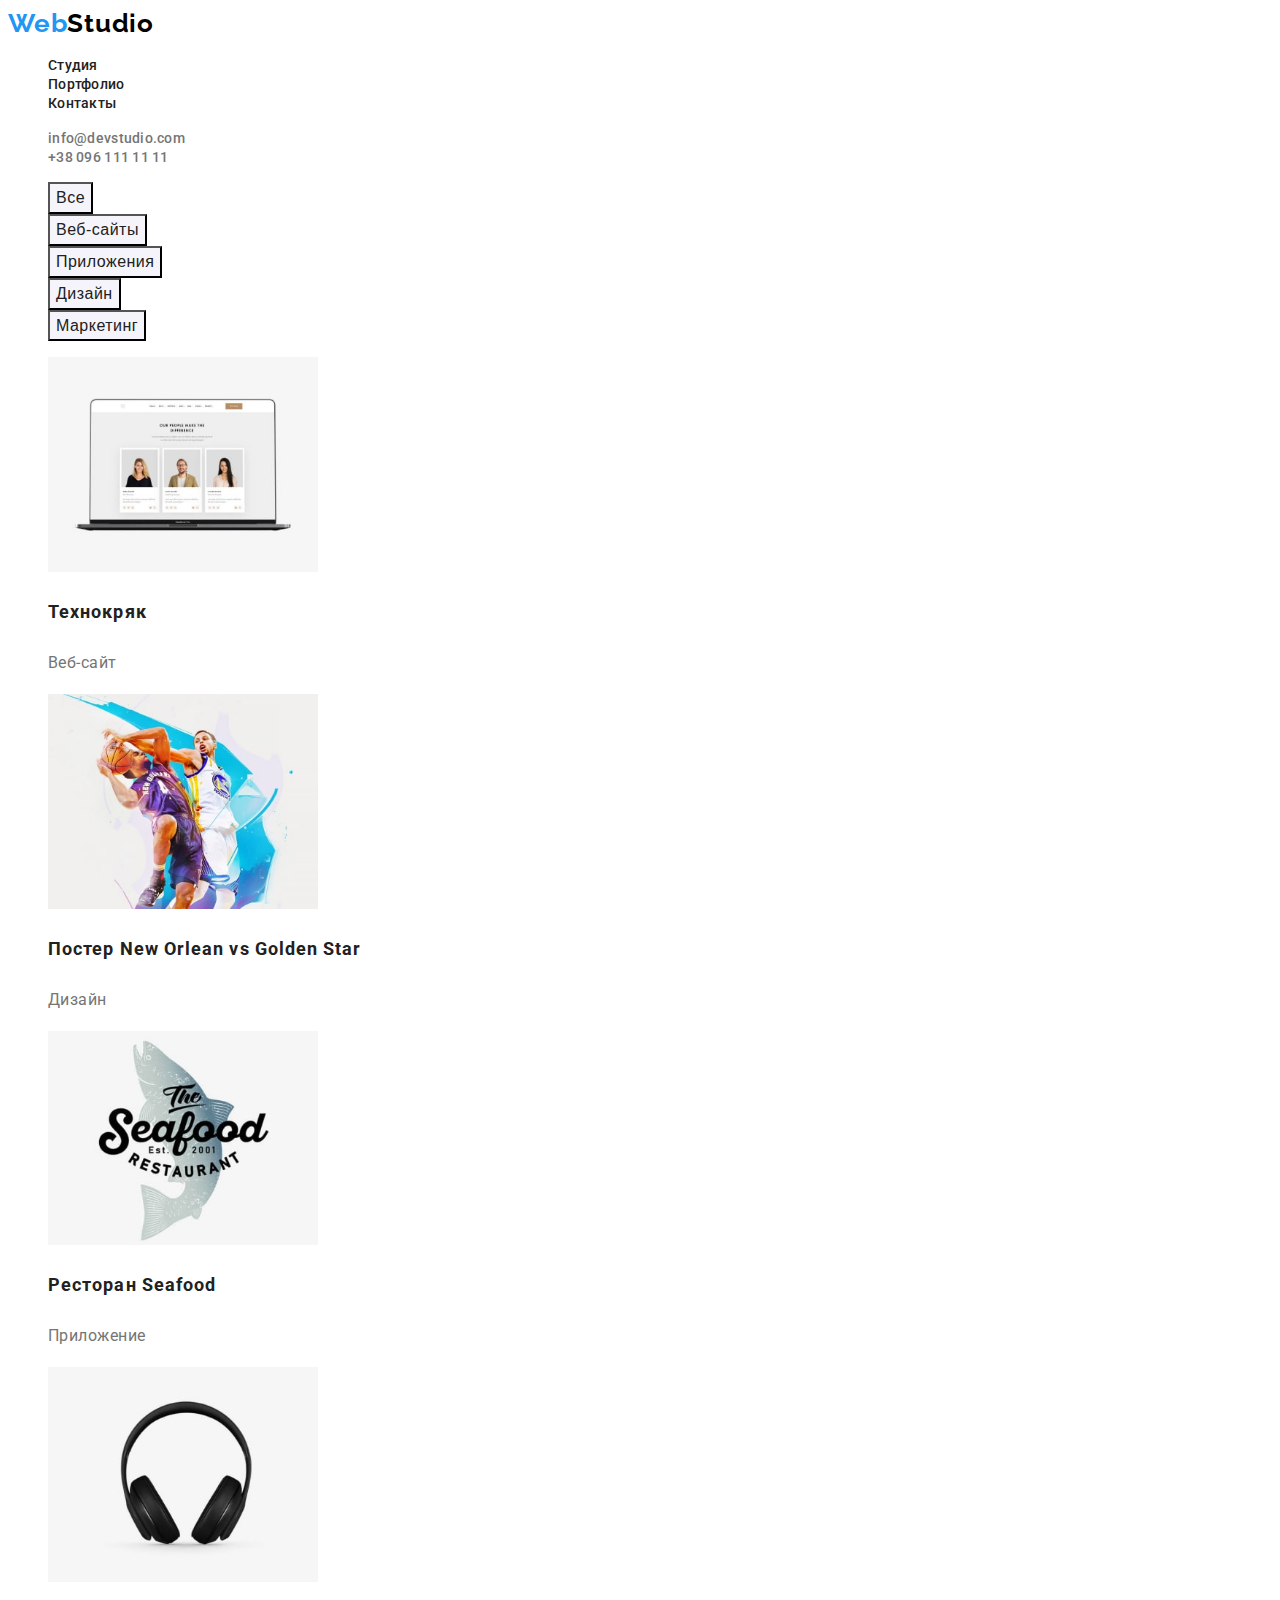
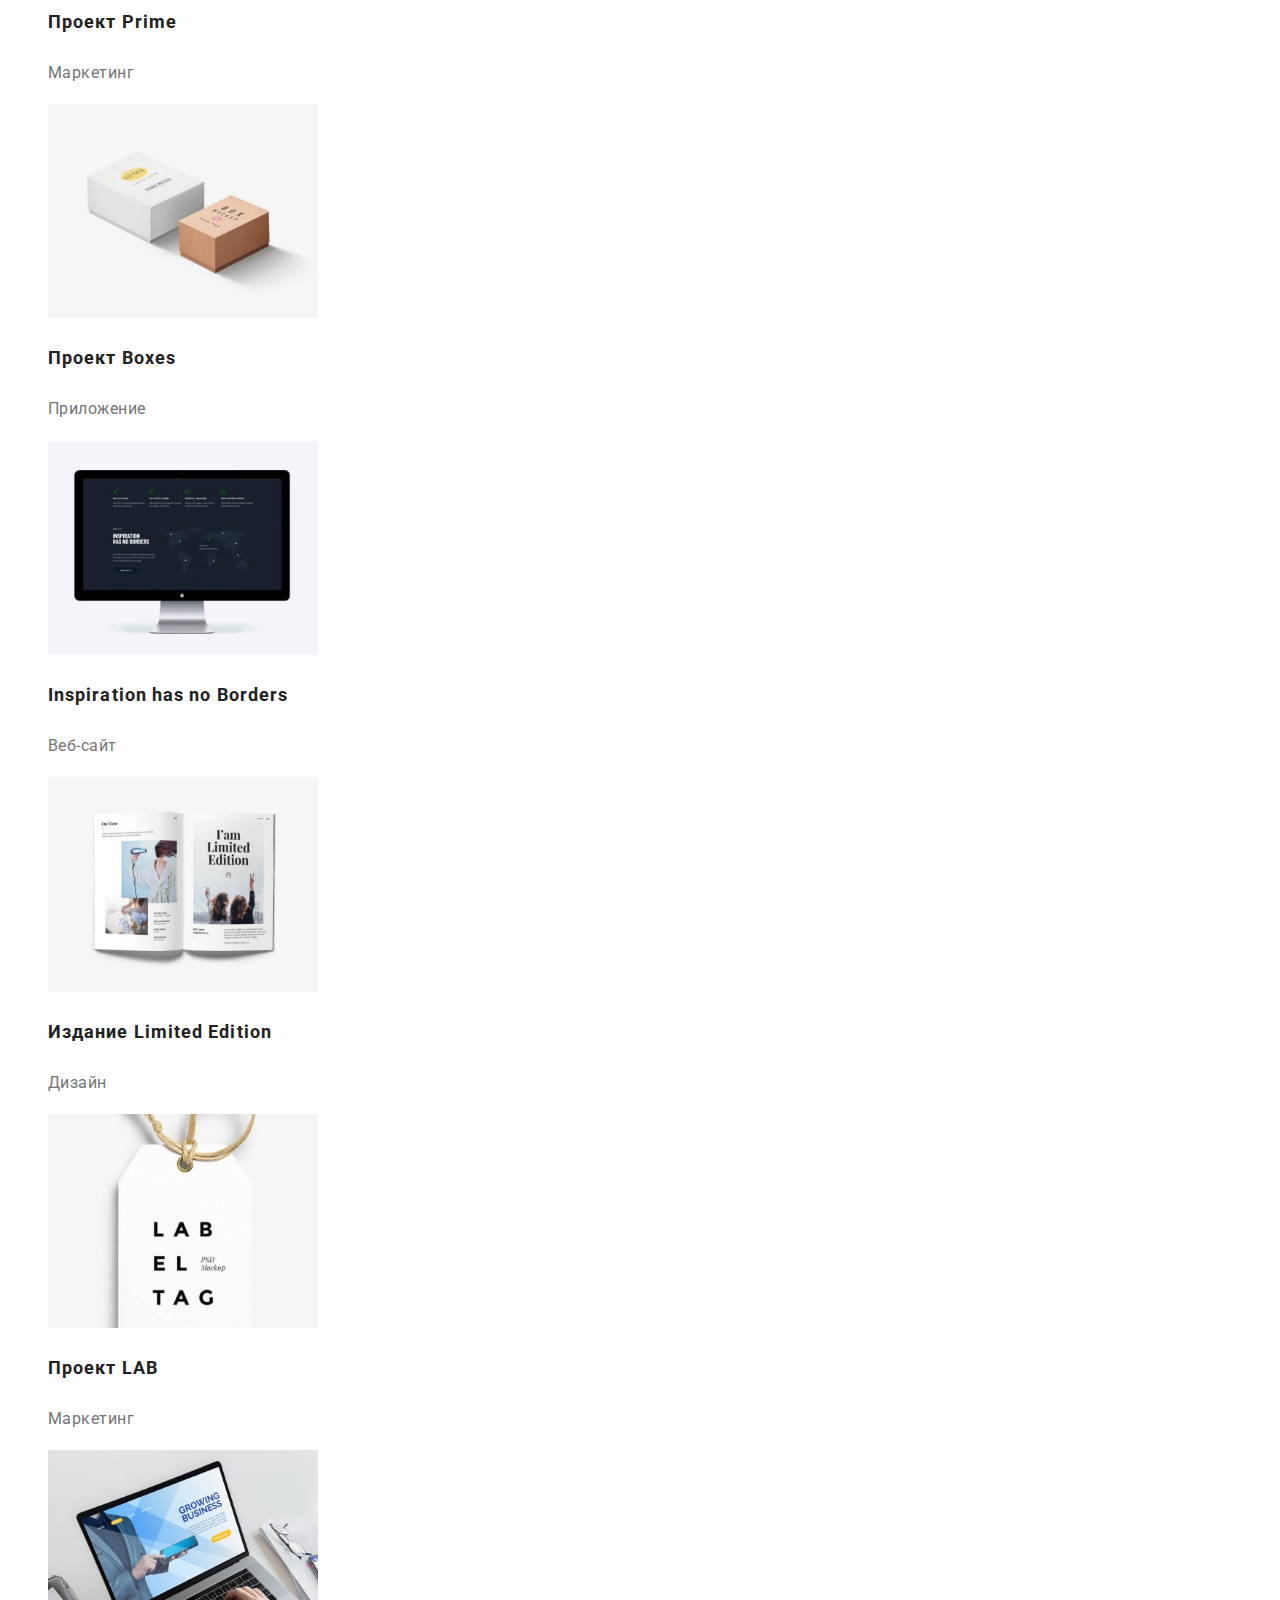
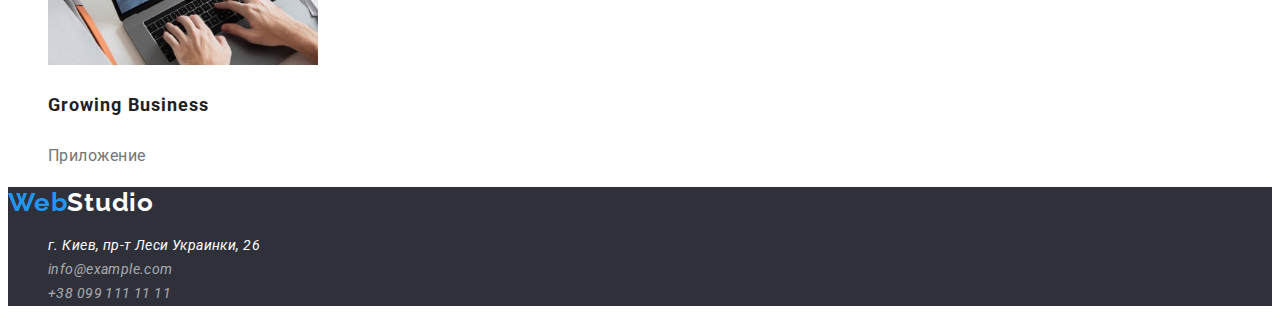
==== portfolio.html @ 33822c3e "Lesson3" ====
<!DOCTYPE html>
<html lang="en">
  <head>
    <meta charset="UTF-8" />
    <meta http-equiv="X-UA-Compatible" content="IE=edge" />
    <meta name="viewport" content="width=device-width, initial-scale=1.0" />
    <title>Портфолио</title>
    <!--For invisible titles-->
    <link rel="preconnect" href="https://fonts.googleapis.com" />
    <link rel="preconnect" href="https://fonts.gstatic.com" crossorigin />
    <!--Connect the fonts -->
    <link
      href="https://fonts.googleapis.com/css2?family=Roboto:wght@400;500;700;900&display=swap"
      rel="stylesheet"
    />
    <link rel="preconnect" href="https://fonts.googleapis.com" />
    <link rel="preconnect" href="https://fonts.gstatic.com" crossorigin />
    <link
      href="https://fonts.googleapis.com/css2?family=Raleway:wght@700&display=swap"
      rel="stylesheet"
    />
    <!-- Removes default browser settings.-->
    <link
      rel="stylesheet"
      href="https://cdnjs.cloudflare.com/ajax/libs/modern-normalize/1.1.0/modern-normalize.min.css"
      integrity="sha512-wpPYUAdjBVSE4KJnH1VR1HeZfpl1ub8YT/NKx4PuQ5NmX2tKuGu6U/JRp5y+Y8XG2tV+wKQpNHVUX03MfMFn9Q=="
      crossorigin="anonymous"
      referrerpolicy="no-referrer"
    />
    <link rel="stylesheet" href="./css/styles.css" />
  </head>
  <body>
    <header class="header">
      <a
        href="https://i.imgur.com/JCCB1OW.png"
        lang="en"
        class="header-link-log link"
        ><span>Web</span>Studio</a
      >
      <nav class="header-nav">
        <ul class="header-list list">
          <li class="header-item">
            <a
              href=""
              target="_blank"
              rel="noopener noreferrer nofollow"
              class="header-link link"
            >
              Студия
            </a>
          </li>
          <li class="header-item">
            <a
              href="./portfolio.html"
              target="_blank"
              rel="noopener noreferrer nofollow"
              class="header-link link"
            >
              Портфолио
            </a>
          </li>
          <li class="header-item">
            <a
              href=""
              target="_blank"
              rel="noopener noreferrer nofollow"
              class="header-link link"
            >
              Контакты
            </a>
          </li>
        </ul>
      </nav>
      <ul class="heade-list list">
        <li class="header-item">
          <a
            href="mailto:info@devstudio.com"
            class="header-link-communication link"
          >
            info@devstudio.com
          </a>
        </li>
        <li class="header-item">
          <a href="tel:+380961111111" class="header-link-communication link"
            >+38 096 111 11 11</a
          >
        </li>
      </ul>
    </header>
    <main>
      <section class="filter">
        <h2 class="visually-hidden">Меню работ</h2>
        <ul class="filter-list list">
          <li class="filter-item">
            <button type="button" class="filter-btn">Все</button>
          </li>
          <li class="filter-item">
            <button type="button" class="filter-btn">Веб-сайты</button>
          </li>
          <li class="filter-item">
            <button type="button" class="filter-btn">Приложения</button>
          </li>
          <li class="filter-item">
            <button type="button" class="filter-btn">Дизайн</button>
          </li>
          <li class="filter-item">
            <button type="button" class="filter-btn">Маркетинг</button>
          </li>
        </ul>

        <ul class="product-list list">
          <li class="product-item">
            <img
              src="./images/imgP1-min.jpg"
              alt="фотография веб-сайта"
              width="270"
              class="product-img"
            />
            <h3 class="product-name">Технокряк</h3>
            <p class="product-specialization">Веб-сайт</p>
          </li>
          <li class="product-item">
            <img
              src="./images/imgP2-min.jpg"
              alt="фотография дизайна"
              width="270"
              class="product-img"
            />
            <h3 class="product-name">Постер New Orlean vs Golden Star</h3>
            <p class="product-specialization">Дизайн</p>
          </li>
          <li class="product-item">
            <img
              src="./images/imgP3-min.jpg"
              alt="фотография Приложения"
              width="270"
              class="product-img"
            />
            <h3 class="product-name">Ресторан Seafood</h3>
            <p class="product-specialization">Приложение</p>
          </li>
          <li class="product-item">
            <img
              src="./images/imgP4-min.jpg"
              alt="фотография маркетинга"
              width="270"
              class="product-img"
            />
            <h3 class="product-name">Проект Prime</h3>
            <p class="product-specialization">Маркетинг</p>
          </li>
          <li class="product-item">
            <img
              src="./images/imgP5-min.jpg"
              alt="фотография приложения 2"
              width="270"
              class="product-img"
            />
            <h3 class="product-name">Проект Boxes</h3>
            <p class="product-specialization">Приложение</p>
          </li>
          <li class="product-item">
            <img
              src="./images/imgP6-min.jpg"
              alt="фотография веб-сайта 2"
              width="270"
              class="product-img"
            />
            <h3 class="product-name">Inspiration has no Borders</h3>
            <p class="product-specialization">Веб-сайт</p>
          </li>
          <li class="product-item">
            <img
              src="./images/imgP7-min.jpg"
              alt="фотография дизайна 2"
              width="270"
              class="product-img"
            />
            <h3 class="product-name">Издание Limited Edition</h3>
            <p class="product-specialization">Дизайн</p>
          </li>
          <li class="product-item">
            <img
              src="./images/imgP8-min.jpg"
              alt="фотография маркетинга 2"
              width="270"
              class="product-img"
            />
            <h3 class="product-name">Проект LAB</h3>
            <p class="product-specialization">Маркетинг</p>
          </li>
          <li class="product-item">
            <img
              src="./images/imgP9-min.jpg"
              alt="фотография приложения 2"
              width="270"
              class="product-img"
            />
            <h3 class="product-name">Growing Business</h3>
            <p class="product-specialization">Приложение</p>
          </li>
        </ul>
      </section>
    </main>
    <footer class="footer">
      <a
        href="https://i.imgur.com/JCCB1OW.png"
        lang="en"
        class="footer-log link"
        ><span>Web</span>Studio</a
      >
      <address class="footer-address">
        <ul class="footer-list list">
          <li class="footer-item">
            <a
              href="https://goo.gl/maps/Vcjv57qDKh7D1HHGA"
              class="footer-link-address link"
              >г. Киев, пр-т Леси Украинки, 26</a
            >
          </li>
          <li class="footer-item">
            <a href="mailto:info@example.com" class="footer-link link">
              info@example.com</a
            >
          </li>
          <li class="footer-item">
            <a href="tel:+380991111111" class="footer-link link"
              >+38 099 111 11 11</a
            >
          </li>
        </ul>
      </address>
    </footer>
  </body>
</html>
---- css/styles.css ----
/*Definition of variables*/
:root {
  --main-text-color: #212121;
  --second-text-color: #757575;
  --main-btn-color: #ffffff;
  --second-btn-color: #2196f3;
  --accent-color: #2196f3;
}
body {
  font-family: "Roboto", sans-serif;
}
.list {
  list-style: none;
}

.link {
  text-decoration: none;
}

.visually-hidden {
  position: absolute;
  white-space: nowrap;
  width: 1px;
  height: 1px;
  overflow: hidden;
  border: 0;
  padding: 0;
  clip: rect(0 0 0 0);
  clip-path: inset(50%);
  margin: -1px;
}
.address {
}
/* --------------HEADER ------------*/
.header-link-log {
  font-family: "Raleway", sans-serif;
  font-weight: 700;
  font-size: 26px;
  line-height: 1.19;
  letter-spacing: 0.03em;
  color: #000000;
}
.header-link-log span {
  color: #2196f3;
}
/*.header-link-log:hover,
.header-link-log:focus {
  background-color: #f8f5f5;
}*/
.header-link {
  font-weight: 500;
  font-size: 14px;
  line-height: 1.14;
  letter-spacing: 0.02em;
  color: var(--main-text-color);
}
.header-link:hover,
.header-link:focus {
  color: var(--accent-color);
}
.header-link-communication {
  font-weight: 500;
  font-size: 14px;
  line-height: 1.14;
  letter-spacing: 0.02em;
  color: var(--second-text-color);
}
.header-link-communication:hover,
.header-link-communication:focus {
  color: var(--accent-color);
}
/* --------------SLOGAN ------------*/
.slogan {
  background-color: #2f303a;
}
.slogan-text {
  font-weight: 900;
  font-size: 44px;
  line-height: 1.36;
  text-align: center;
  letter-spacing: 0.06em;
  text-transform: uppercase;
  color: #ffffff;
}
.slogan-btn {
  background: var(--second-btn-color);
  font-weight: 700;
  font-size: 16px;
  line-height: 1.88;
  letter-spacing: 0.06em;
  color: var(--main-btn-color);
}
.slogan-btn:hover {
  /*background: #b808fa;*/
  opacity: 0.9;
  cursor: pointer;
}
/* --------------FEATURES ------------*/

.features-title {
  font-weight: 700;
  font-size: 14px;
  line-height: 1.14;
  letter-spacing: 0.03em;
  text-transform: uppercase;
  color: var(--main-text-color);
}
.features-text {
  font-weight: 400;
  font-size: 14px;
  line-height: 1.71;
  letter-spacing: 0.03em;
  color: var(--second-text-color);
}
.promo-title {
  font-weight: 700;
  font-size: 36px;
  line-height: 1.7;
  text-align: center;
  letter-spacing: 0.03em;
  color: var(--main-text-color);
}
/* --------------INFO ------------*/
.info-title {
  font-weight: 700;
  font-size: 36px;
  line-height: 1.7;
  text-align: center;
  letter-spacing: 0.03em;
  color: var(--main-text-color);
}
.info-name {
  font-weight: 500;
  font-size: 16px;
  line-height: 1.19;
  letter-spacing: 0.03em;
  color: var(--main-text-color);
}

.info-profession {
  font-weight: 400;
  font-size: 16px;
  line-height: 1.19;
  letter-spacing: 0.03em;
  color: var(--second-text-color);
}
/* --------------FOUTER ------------*/

.footer {
  background: #2f303a;
}
.footer-log {
  font-family: "Raleway", sans-serif;
  font-weight: 700;
  font-size: 26px;
  line-height: 1.19;
  letter-spacing: 0.03em;
  color: #ffffff;
}

.footer-log span {
  color: #2196f3;
}

.footer-link-address {
  /*font-style: normal;*/
  font-weight: 400;
  font-size: 14px;
  line-height: 1.71;
  letter-spacing: 0.03em;
  color: #ffffff;
}
.footer-link {
  /*font-style: normal;*/
  font-weight: 400;
  font-size: 14px;
  line-height: 1.71;
  letter-spacing: 0.03em;
  color: rgba(255, 255, 255, 0.6);
}

.footer-link-address:hover,
.footer-link-address:focus {
  color: var(--accent-color);
  /*background-color: #6e6b6b;*/
}
.footer-link:hover,
.footer-link:focus {
  color: var(--accent-color);
  /*background-color: #6e6b6b;*/
}
/* --------------PAGE-PORTFOLIO ------------*/

/* --------------FILTER ------------*/

.filter-btn {
  background: #f5f4fa;
  font-weight: 500;
  font-size: 16px;
  line-height: 1.62;
  letter-spacing: 0.03em;
  color: var(--main-text-color);
  cursor: pointer;
}
.filter-btn:hover {
  background: var(--second-btn-color);
  color: #ffffff;
}

/* --------------PRODUCT ------------*/
.product-name {
  font-weight: 700;
  font-size: 18px;
  line-height: 2;
  letter-spacing: 0.06em;
  color: var(--main-text-color);
}
.product-specialization {
  font-weight: 400;
  font-size: 16px;
  line-height: 1.88;
  letter-spacing: 0.03em;
  color: var(--second-text-color);
}
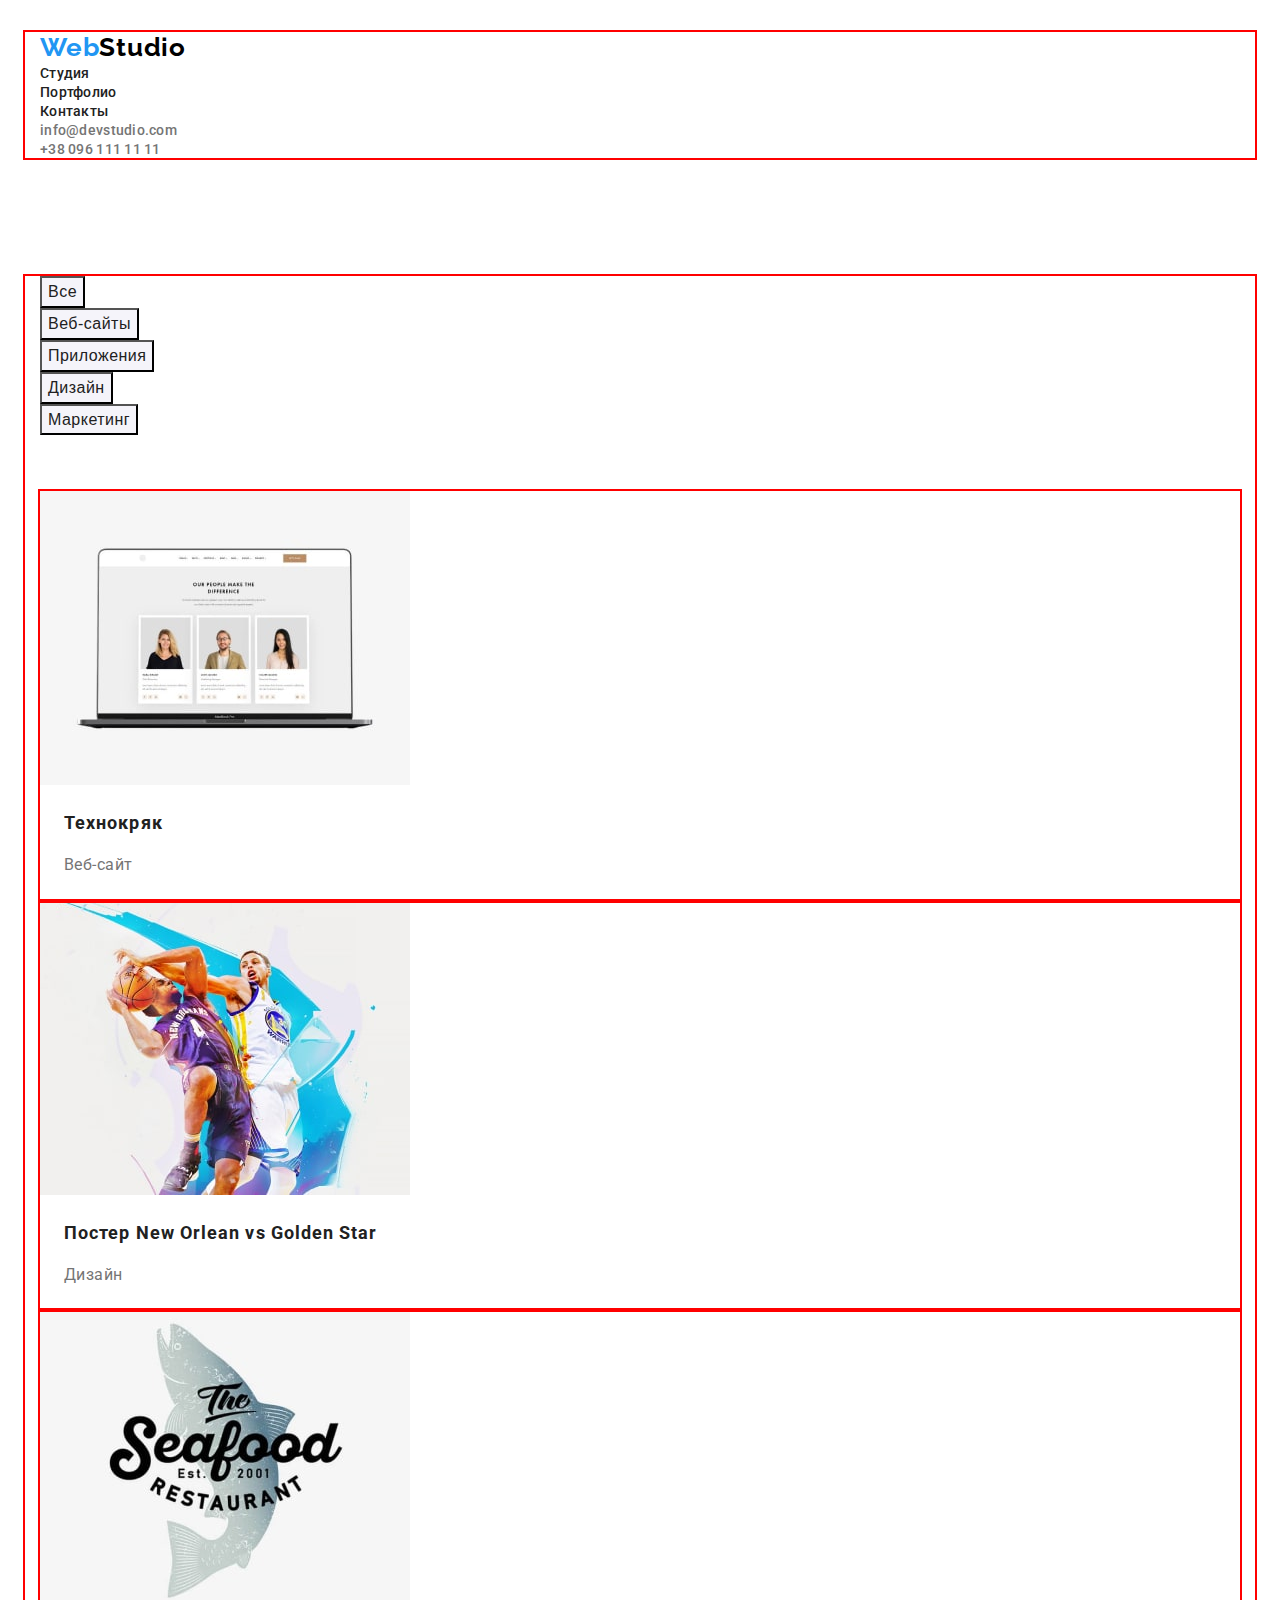
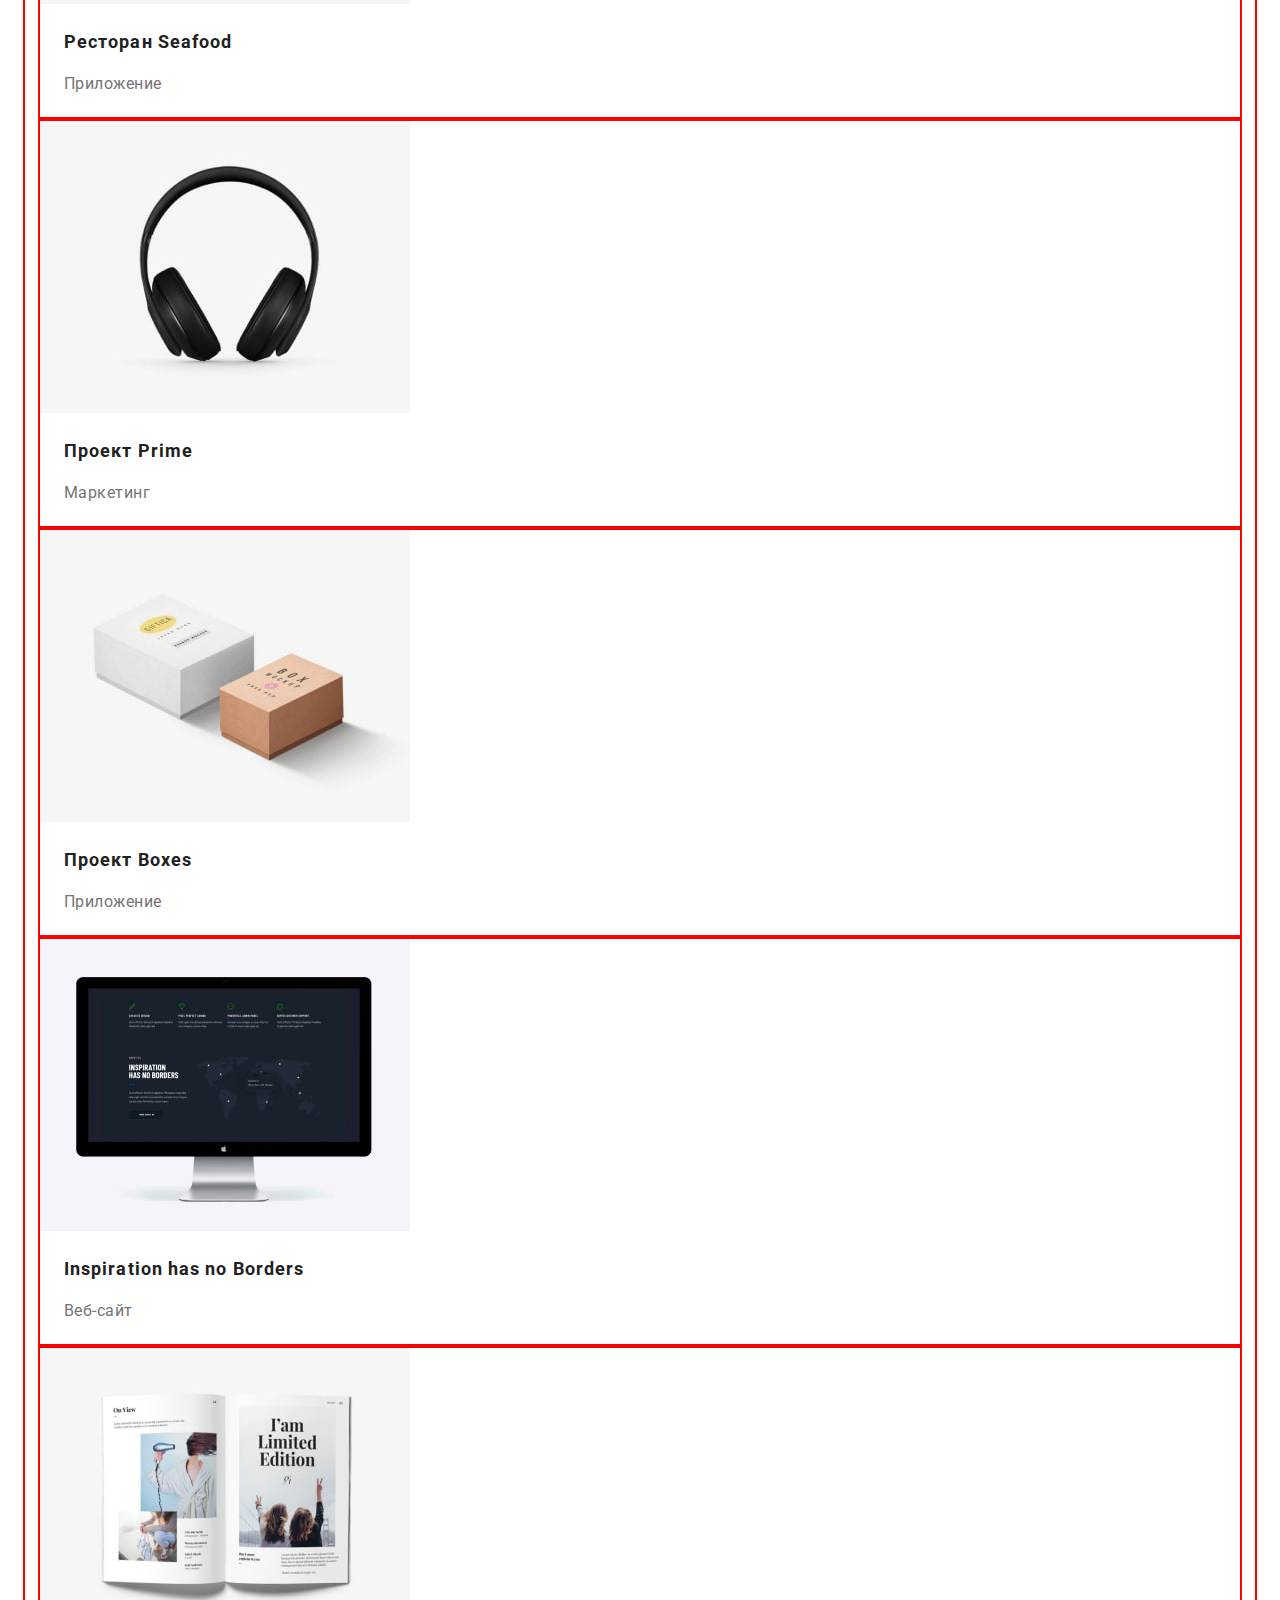
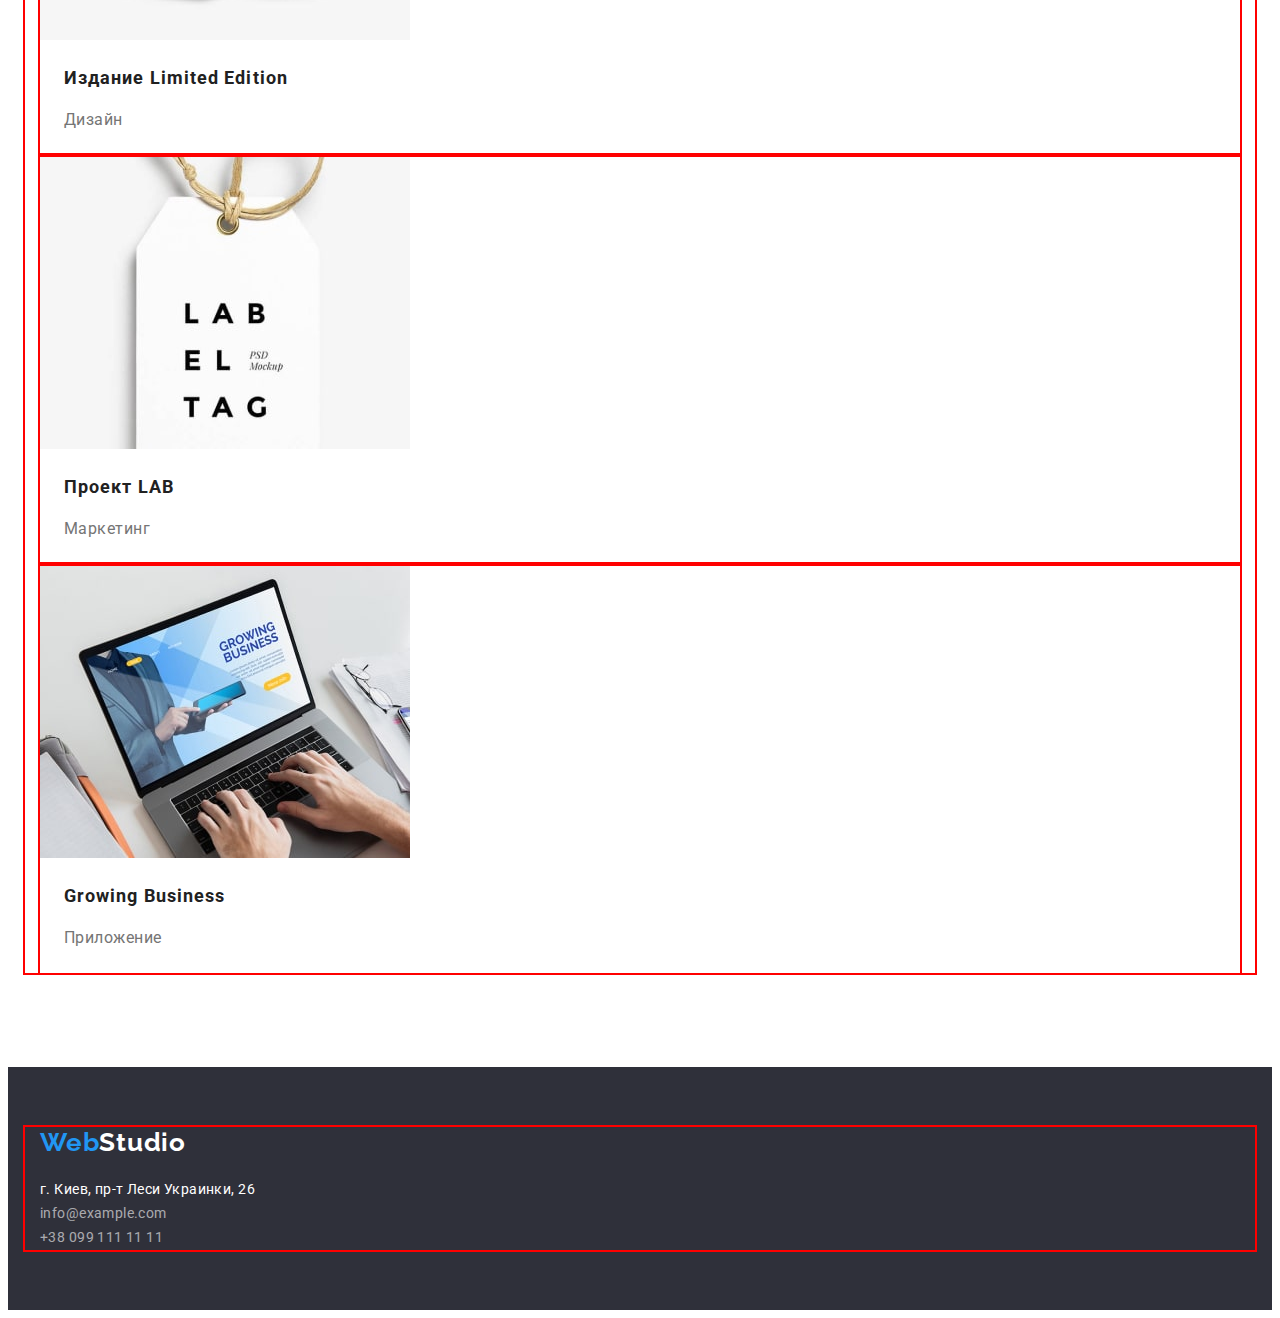
==== commit 5c7ab3a1: "margin and padding" ====
--- a/portfolio.html
+++ b/portfolio.html
@@ -31,205 +31,210 @@
   </head>
   <body>
     <header class="header">
-      <a
-        href="https://i.imgur.com/JCCB1OW.png"
-        lang="en"
-        class="header-link-log link"
-        ><span>Web</span>Studio</a
-      >
-      <nav class="header-nav">
-        <ul class="header-list list">
+      <div class="container">
+        <a
+          href="https://i.imgur.com/JCCB1OW.png"
+          lang="en"
+          class="header-link-log link"
+          ><span>Web</span>Studio</a
+        >
+        <nav class="header-nav">
+          <ul class="header-list list">
+            <li class="header-item">
+              <a
+                href=""
+                rel="noopener noreferrer nofollow"
+                class="header-link link"
+              >
+                Студия
+              </a>
+            </li>
+            <li class="header-item">
+              <a
+                href="./portfolio.html"
+                rel="noopener noreferrer nofollow"
+                class="header-link link"
+              >
+                Портфолио
+              </a>
+            </li>
+            <li class="header-item">
+              <a
+                href=""
+                rel="noopener noreferrer nofollow"
+                class="header-link link"
+              >
+                Контакты
+              </a>
+            </li>
+          </ul>
+        </nav>
+        <ul class="heade-list list">
           <li class="header-item">
             <a
-              href=""
-              target="_blank"
-              rel="noopener noreferrer nofollow"
-              class="header-link link"
+              href="mailto:info@devstudio.com"
+              class="header-link-communication link"
             >
-              Студия
+              info@devstudio.com
             </a>
           </li>
           <li class="header-item">
-            <a
-              href="./portfolio.html"
-              target="_blank"
-              rel="noopener noreferrer nofollow"
-              class="header-link link"
+            <a href="tel:+380961111111" class="header-link-communication link"
+              >+38 096 111 11 11</a
             >
-              Портфолио
-            </a>
-          </li>
-          <li class="header-item">
-            <a
-              href=""
-              target="_blank"
-              rel="noopener noreferrer nofollow"
-              class="header-link link"
-            >
-              Контакты
-            </a>
           </li>
         </ul>
-      </nav>
-      <ul class="heade-list list">
-        <li class="header-item">
-          <a
-            href="mailto:info@devstudio.com"
-            class="header-link-communication link"
-          >
-            info@devstudio.com
-          </a>
-        </li>
-        <li class="header-item">
-          <a href="tel:+380961111111" class="header-link-communication link"
-            >+38 096 111 11 11</a
-          >
-        </li>
-      </ul>
+      </div>
     </header>
     <main>
       <section class="filter">
-        <h2 class="visually-hidden">Меню работ</h2>
-        <ul class="filter-list list">
-          <li class="filter-item">
-            <button type="button" class="filter-btn">Все</button>
-          </li>
-          <li class="filter-item">
-            <button type="button" class="filter-btn">Веб-сайты</button>
-          </li>
-          <li class="filter-item">
-            <button type="button" class="filter-btn">Приложения</button>
-          </li>
-          <li class="filter-item">
-            <button type="button" class="filter-btn">Дизайн</button>
-          </li>
-          <li class="filter-item">
-            <button type="button" class="filter-btn">Маркетинг</button>
-          </li>
-        </ul>
+        <div class="container">
+          <h2 class="visually-hidden">Меню работ</h2>
+          <ul class="filter-list list">
+            <li class="filter-item">
+              <button type="button" class="filter-btn">Все</button>
+            </li>
+            <li class="filter-item">
+              <button type="button" class="filter-btn">Веб-сайты</button>
+            </li>
+            <li class="filter-item">
+              <button type="button" class="filter-btn">Приложения</button>
+            </li>
+            <li class="filter-item">
+              <button type="button" class="filter-btn">Дизайн</button>
+            </li>
+            <li class="filter-item">
+              <button type="button" class="filter-btn">Маркетинг</button>
+            </li>
+          </ul>
 
-        <ul class="product-list list">
-          <li class="product-item">
-            <img
-              src="./images/imgP1-min.jpg"
-              alt="фотография веб-сайта"
-              width="270"
-              class="product-img"
-            />
-            <h3 class="product-name">Технокряк</h3>
-            <p class="product-specialization">Веб-сайт</p>
-          </li>
-          <li class="product-item">
-            <img
-              src="./images/imgP2-min.jpg"
-              alt="фотография дизайна"
-              width="270"
-              class="product-img"
-            />
-            <h3 class="product-name">Постер New Orlean vs Golden Star</h3>
-            <p class="product-specialization">Дизайн</p>
-          </li>
-          <li class="product-item">
-            <img
-              src="./images/imgP3-min.jpg"
-              alt="фотография Приложения"
-              width="270"
-              class="product-img"
-            />
-            <h3 class="product-name">Ресторан Seafood</h3>
-            <p class="product-specialization">Приложение</p>
-          </li>
-          <li class="product-item">
-            <img
-              src="./images/imgP4-min.jpg"
-              alt="фотография маркетинга"
-              width="270"
-              class="product-img"
-            />
-            <h3 class="product-name">Проект Prime</h3>
-            <p class="product-specialization">Маркетинг</p>
-          </li>
-          <li class="product-item">
-            <img
-              src="./images/imgP5-min.jpg"
-              alt="фотография приложения 2"
-              width="270"
-              class="product-img"
-            />
-            <h3 class="product-name">Проект Boxes</h3>
-            <p class="product-specialization">Приложение</p>
-          </li>
-          <li class="product-item">
-            <img
-              src="./images/imgP6-min.jpg"
-              alt="фотография веб-сайта 2"
-              width="270"
-              class="product-img"
-            />
-            <h3 class="product-name">Inspiration has no Borders</h3>
-            <p class="product-specialization">Веб-сайт</p>
-          </li>
-          <li class="product-item">
-            <img
-              src="./images/imgP7-min.jpg"
-              alt="фотография дизайна 2"
-              width="270"
-              class="product-img"
-            />
-            <h3 class="product-name">Издание Limited Edition</h3>
-            <p class="product-specialization">Дизайн</p>
-          </li>
-          <li class="product-item">
-            <img
-              src="./images/imgP8-min.jpg"
-              alt="фотография маркетинга 2"
-              width="270"
-              class="product-img"
-            />
-            <h3 class="product-name">Проект LAB</h3>
-            <p class="product-specialization">Маркетинг</p>
-          </li>
-          <li class="product-item">
-            <img
-              src="./images/imgP9-min.jpg"
-              alt="фотография приложения 2"
-              width="270"
-              class="product-img"
-            />
-            <h3 class="product-name">Growing Business</h3>
-            <p class="product-specialization">Приложение</p>
-          </li>
-        </ul>
+          <ul class="product-list list">
+            <li class="product-item">
+              <img
+                src="./images/imgP1-min.jpg"
+                alt="фотография веб-сайта"
+                width="370"
+                class="product-img"
+              />
+              <h3 class="product-name">Технокряк</h3>
+              <p class="product-specialization">Веб-сайт</p>
+            </li>
+            <li class="product-item">
+              <img
+                src="./images/imgP2-min.jpg"
+                alt="фотография дизайна"
+                width="370"
+                class="product-img"
+              />
+              <h3 class="product-name">Постер New Orlean vs Golden Star</h3>
+              <p class="product-specialization">Дизайн</p>
+            </li>
+            <li class="product-item">
+              <img
+                src="./images/imgP3-min.jpg"
+                alt="фотография Приложения"
+                width="370"
+                class="product-img"
+              />
+              <h3 class="product-name">Ресторан Seafood</h3>
+              <p class="product-specialization">Приложение</p>
+            </li>
+            <li class="product-item">
+              <img
+                src="./images/imgP4-min.jpg"
+                alt="фотография маркетинга"
+                width="370"
+                class="product-img"
+              />
+              <h3 class="product-name">Проект Prime</h3>
+              <p class="product-specialization">Маркетинг</p>
+            </li>
+            <li class="product-item">
+              <img
+                src="./images/imgP5-min.jpg"
+                alt="фотография приложения 2"
+                width="370"
+                class="product-img"
+              />
+              <h3 class="product-name">Проект Boxes</h3>
+              <p class="product-specialization">Приложение</p>
+            </li>
+            <li class="product-item">
+              <img
+                src="./images/imgP6-min.jpg"
+                alt="фотография веб-сайта 2"
+                width="370"
+                class="product-img"
+              />
+              <h3 class="product-name">Inspiration has no Borders</h3>
+              <p class="product-specialization">Веб-сайт</p>
+            </li>
+            <li class="product-item">
+              <img
+                src="./images/imgP7-min.jpg"
+                alt="фотография дизайна 2"
+                width="370"
+                class="product-img"
+              />
+              <h3 class="product-name">Издание Limited Edition</h3>
+              <p class="product-specialization">Дизайн</p>
+            </li>
+            <li class="product-item">
+              <img
+                src="./images/imgP8-min.jpg"
+                alt="фотография маркетинга 2"
+                width="370"
+                class="product-img"
+              />
+              <h3 class="product-name">Проект LAB</h3>
+              <p class="product-specialization">Маркетинг</p>
+            </li>
+            <li class="product-item">
+              <img
+                src="./images/imgP9-min.jpg"
+                alt="фотография приложения 2"
+                width="370"
+                class="product-img"
+              />
+              <h3 class="product-name">Growing Business</h3>
+              <p class="product-specialization">Приложение</p>
+            </li>
+          </ul>
+        </div>
       </section>
     </main>
     <footer class="footer">
-      <a
-        href="https://i.imgur.com/JCCB1OW.png"
-        lang="en"
-        class="footer-log link"
-        ><span>Web</span>Studio</a
-      >
-      <address class="footer-address">
-        <ul class="footer-list list">
-          <li class="footer-item">
-            <a
-              href="https://goo.gl/maps/Vcjv57qDKh7D1HHGA"
-              class="footer-link-address link"
-              >г. Киев, пр-т Леси Украинки, 26</a
-            >
-          </li>
-          <li class="footer-item">
-            <a href="mailto:info@example.com" class="footer-link link">
-              info@example.com</a
-            >
-          </li>
-          <li class="footer-item">
-            <a href="tel:+380991111111" class="footer-link link"
-              >+38 099 111 11 11</a
-            >
-          </li>
-        </ul>
-      </address>
+      <div class="container">
+        <a
+          href="https://i.imgur.com/JCCB1OW.png"
+          lang="en"
+          class="footer-log link"
+          ><span>Web</span>Studio</a
+        >
+
+        <address class="footer-address">
+          <!--<divclass="footer-addr"></div>-->
+          <ul class="footer-list list">
+            <li class="footer-item">
+              <a
+                href="https://goo.gl/maps/Vcjv57qDKh7D1HHGA"
+                class="footer-link-address link"
+                >г. Киев, пр-т Леси Украинки, 26</a
+              >
+            </li>
+            <li class="footer-item">
+              <a href="mailto:info@example.com" class="footer-link link">
+                info@example.com</a
+              >
+            </li>
+            <li class="footer-item">
+              <a href="tel:+380991111111" class="footer-link link"
+                >+38 099 111 11 11</a
+              >
+            </li>
+          </ul>
+        </address>
+      </div>
     </footer>
   </body>
 </html>
--- a/css/styles.css
+++ b/css/styles.css
@@ -6,6 +6,32 @@
   --second-btn-color: #2196f3;
   --accent-color: #2196f3;
 }
+/*Removes default browser settings.*/
+p,
+h1,
+h2,
+h3,
+h4,
+h5,
+h6 {
+  margin: 0;
+}
+ul {
+  margin: 0;
+  padding-left: 0;
+}
+button {
+  cursor: pointer;
+}
+
+address {
+  font-style: normal;
+}
+
+img {
+  display: block;
+}
+
 body {
   font-family: "Roboto", sans-serif;
 }
@@ -16,7 +42,7 @@
 .link {
   text-decoration: none;
 }
-
+/*For invisible titles*/
 .visually-hidden {
   position: absolute;
   white-space: nowrap;
@@ -29,9 +55,23 @@
   clip-path: inset(50%);
   margin: -1px;
 }
-.address {
+.footer-address {
+  font-style: normal;
+}
+.container {
+  width: 1200px;
+  padding-left: 15px;
+  padding-right: 15px;
+  margin-left: auto;
+  margin-right: auto;
+  outline: 2px solid red;
 }
 /* --------------HEADER ------------*/
+.header {
+  background-color: white;
+  padding-top: 24px;
+  padding-bottom: 24px;
+}
 .header-link-log {
   font-family: "Raleway", sans-serif;
   font-weight: 700;
@@ -72,6 +112,9 @@
 /* --------------SLOGAN ------------*/
 .slogan {
   background-color: #2f303a;
+  padding-top: 200px;
+  padding-bottom: 210px;
+  /*padding: 200px 455px 210px 455px;*/
 }
 .slogan-text {
   font-weight: 900;
@@ -81,6 +124,8 @@
   letter-spacing: 0.06em;
   text-transform: uppercase;
   color: #ffffff;
+  max-width: 626px;
+  height: 120px;
 }
 .slogan-btn {
   background: var(--second-btn-color);
@@ -89,14 +134,26 @@
   line-height: 1.88;
   letter-spacing: 0.06em;
   color: var(--main-btn-color);
+
+  display: block;
+  margin: 0 auto;
+  width: 216px;
+  height: 50px;
+  margin-top: 30px;
 }
 .slogan-btn:hover {
   /*background: #b808fa;*/
   opacity: 0.9;
-  cursor: pointer;
+  /*cursor: pointer;*/
 }
 /* --------------FEATURES ------------*/
-
+.features {
+  padding-top: 94px;
+  padding-bottom: 118px;
+}
+.features-item {
+  width: 270px;
+}
 .features-title {
   font-weight: 700;
   font-size: 14px;
@@ -111,7 +168,14 @@
   line-height: 1.71;
   letter-spacing: 0.03em;
   color: var(--second-text-color);
-}
+  /*width: 270px;*/
+  margin-top: 10px;
+}
+/* --------------PROMO ------------*/
+.promo {
+  padding-bottom: 94px;
+}
+
 .promo-title {
   font-weight: 700;
   font-size: 36px;
@@ -119,8 +183,14 @@
   text-align: center;
   letter-spacing: 0.03em;
   color: var(--main-text-color);
+  margin-bottom: 50px;
 }
 /* --------------INFO ------------*/
+.info {
+  background: #f5f4fa;
+  padding: 94px 0;
+}
+
 .info-title {
   font-weight: 700;
   font-size: 36px;
@@ -128,13 +198,24 @@
   text-align: center;
   letter-spacing: 0.03em;
   color: var(--main-text-color);
+  margin-bottom: 50px;
+}
+.info-item {
+  text-align: center;
+  width: 270px;
+  background: #ffffff;
+  padding-bottom: 30px;
 }
 .info-name {
   font-weight: 500;
   font-size: 16px;
   line-height: 1.19;
-  letter-spacing: 0.03em;
-  color: var(--main-text-color);
+  /*text-align: center;*/
+  letter-spacing: 0.03em;
+  color: var(--main-text-color);
+  margin-top: 30px;
+  margin-bottom: 10px;
+  /*width: 270px;*/
 }
 
 .info-profession {
@@ -148,6 +229,7 @@
 
 .footer {
   background: #2f303a;
+  padding: 60px 0px;
 }
 .footer-log {
   font-family: "Raleway", sans-serif;
@@ -161,7 +243,9 @@
 .footer-log span {
   color: #2196f3;
 }
-
+.footer-address {
+  margin-top: 20px;
+}
 .footer-link-address {
   /*font-style: normal;*/
   font-weight: 400;
@@ -177,6 +261,7 @@
   line-height: 1.71;
   letter-spacing: 0.03em;
   color: rgba(255, 255, 255, 0.6);
+  margin-top: 9px;
 }
 
 .footer-link-address:hover,
@@ -192,7 +277,9 @@
 /* --------------PAGE-PORTFOLIO ------------*/
 
 /* --------------FILTER ------------*/
-
+.filter {
+  padding: 94px 0px;
+}
 .filter-btn {
   background: #f5f4fa;
   font-weight: 500;
@@ -200,7 +287,7 @@
   line-height: 1.62;
   letter-spacing: 0.03em;
   color: var(--main-text-color);
-  cursor: pointer;
+  /*cursor: pointer;*/
 }
 .filter-btn:hover {
   background: var(--second-btn-color);
@@ -208,12 +295,23 @@
 }
 
 /* --------------PRODUCT ------------*/
+.product-list {
+  margin-top: 56px;
+}
+.product-item {
+  padding-bottom: 20px;
+  outline: 2px solid red;
+}
 .product-name {
   font-weight: 700;
   font-size: 18px;
   line-height: 2;
   letter-spacing: 0.06em;
   color: var(--main-text-color);
+  width: 322px;
+  margin-top: 20px;
+  margin-bottom: 9px;
+  margin-left: 24px;
 }
 .product-specialization {
   font-weight: 400;
@@ -221,4 +319,6 @@
   line-height: 1.88;
   letter-spacing: 0.03em;
   color: var(--second-text-color);
-}
+  width: 322px;
+  margin-left: 24px;
+}
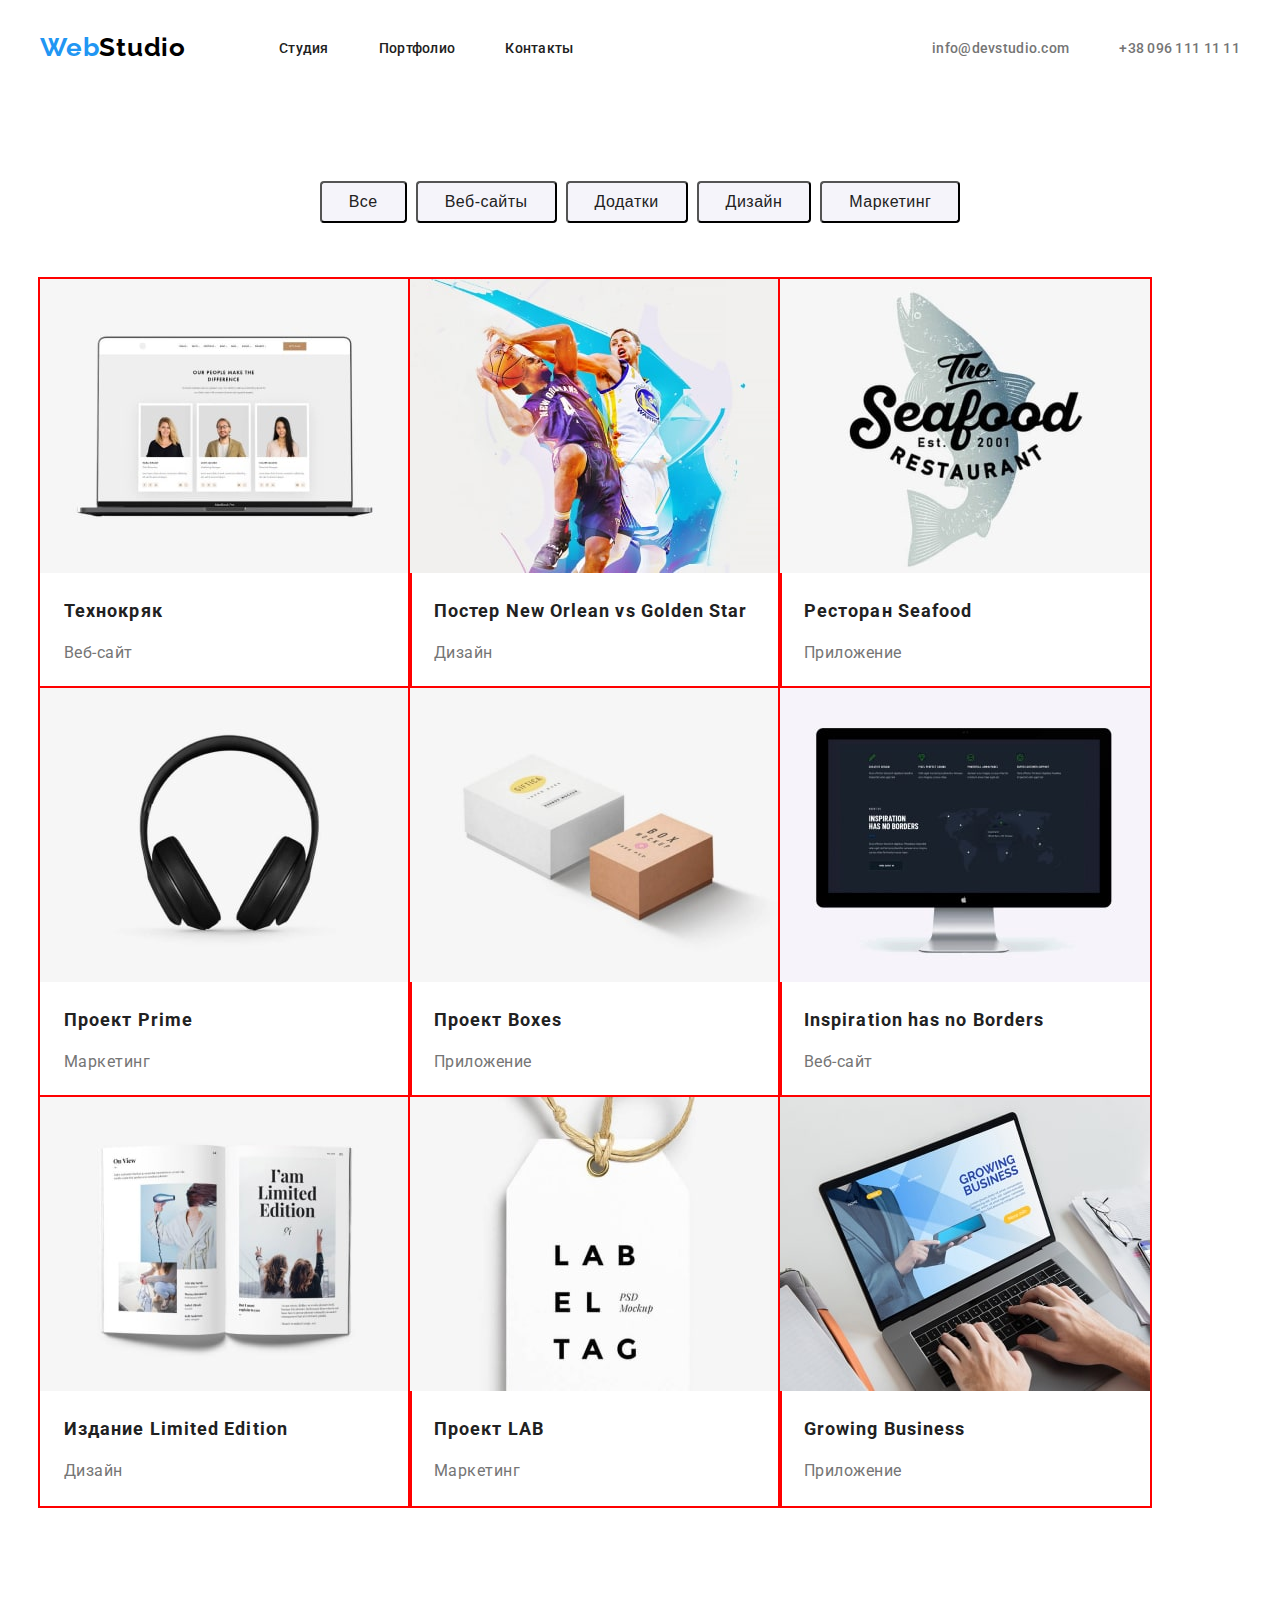
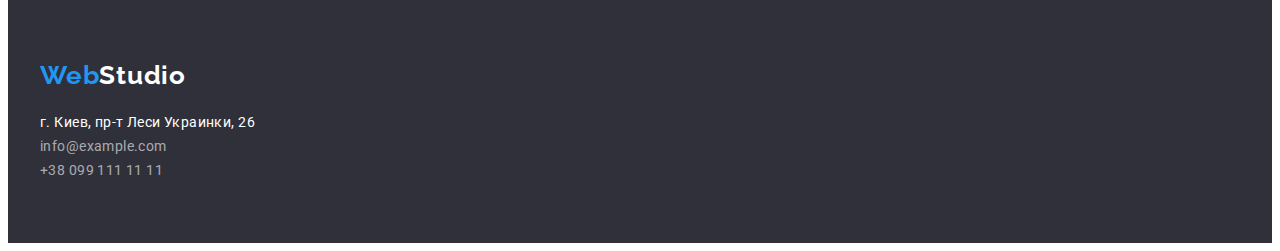
==== commit 849bac31: "ADD flex" ====
--- a/portfolio.html
+++ b/portfolio.html
@@ -31,7 +31,7 @@
   </head>
   <body>
     <header class="header">
-      <div class="container">
+      <div class="container header-container">
         <a
           href="https://i.imgur.com/JCCB1OW.png"
           lang="en"
@@ -70,16 +70,16 @@
           </ul>
         </nav>
         <ul class="heade-list list">
-          <li class="header-item">
+          <li class="heade-item">
             <a
               href="mailto:info@devstudio.com"
-              class="header-link-communication link"
+              class="heade-link-communication link"
             >
               info@devstudio.com
             </a>
           </li>
-          <li class="header-item">
-            <a href="tel:+380961111111" class="header-link-communication link"
+          <li class="heade-item">
+            <a href="tel:+380961111111" class="heade-link-communication link"
               >+38 096 111 11 11</a
             >
           </li>
@@ -98,7 +98,7 @@
               <button type="button" class="filter-btn">Веб-сайты</button>
             </li>
             <li class="filter-item">
-              <button type="button" class="filter-btn">Приложения</button>
+              <button type="button" class="filter-btn">Додатки</button>
             </li>
             <li class="filter-item">
               <button type="button" class="filter-btn">Дизайн</button>
--- a/css/styles.css
+++ b/css/styles.css
@@ -43,6 +43,18 @@
   text-decoration: none;
 }
 /*For invisible titles*/
+
+.footer-address {
+  font-style: normal;
+}
+.container {
+  width: 1200px;
+  padding-left: 15px;
+  padding-right: 15px;
+  margin-left: auto;
+  margin-right: auto;
+  /*outline: 2px solid red;*/
+}
 .visually-hidden {
   position: absolute;
   white-space: nowrap;
@@ -55,24 +67,33 @@
   clip-path: inset(50%);
   margin: -1px;
 }
-.footer-address {
-  font-style: normal;
-}
-.container {
-  width: 1200px;
-  padding-left: 15px;
-  padding-right: 15px;
-  margin-left: auto;
-  margin-right: auto;
-  outline: 2px solid red;
-}
 /* --------------HEADER ------------*/
 .header {
   background-color: white;
   padding-top: 24px;
   padding-bottom: 24px;
-}
+  }
+  .header-container{
+    display: flex;
+    align-items: center;
+
+  }
+  .header-list{
+    display: flex;
+  }
+  .heade-list{
+    display: flex;
+    margin-left: auto;
+  }
+  .header-item:not(:last-child){
+    margin-right: 50px;
+  }
+  .heade-item:not(:last-child){
+    margin-right: 50px;
+  }
 .header-link-log {
+  margin-right: 93px;
+
   font-family: "Raleway", sans-serif;
   font-weight: 700;
   font-size: 26px;
@@ -83,10 +104,7 @@
 .header-link-log span {
   color: #2196f3;
 }
-/*.header-link-log:hover,
-.header-link-log:focus {
-  background-color: #f8f5f5;
-}*/
+
 .header-link {
   font-weight: 500;
   font-size: 14px;
@@ -98,15 +116,15 @@
 .header-link:focus {
   color: var(--accent-color);
 }
-.header-link-communication {
+.heade-link-communication {
   font-weight: 500;
   font-size: 14px;
   line-height: 1.14;
   letter-spacing: 0.02em;
   color: var(--second-text-color);
 }
-.header-link-communication:hover,
-.header-link-communication:focus {
+.heade-link-communication:hover,
+.heade-link-communication:focus {
   color: var(--accent-color);
 }
 /* --------------SLOGAN ------------*/
@@ -120,12 +138,13 @@
   font-weight: 900;
   font-size: 44px;
   line-height: 1.36;
-  text-align: center;
+  
   letter-spacing: 0.06em;
   text-transform: uppercase;
   color: #ffffff;
   max-width: 626px;
-  height: 120px;
+  /*height: 120px;*/
+  margin: 0 auto;*
 }
 .slogan-btn {
   background: var(--second-btn-color);
@@ -151,8 +170,21 @@
   padding-top: 94px;
   padding-bottom: 118px;
 }
-.features-item {
+.features-list{
+  display: flex;
+}
+
+.features-item{
   width: 270px;
+}
+.features-item:not(:last-child) {
+  margin-right: 30px; 
+}
+.features-item:first-child{
+margin-left: auto;
+}
+.features-item:last-child{
+margin-right: auto;
 }
 .features-title {
   font-weight: 700;
@@ -184,6 +216,10 @@
   letter-spacing: 0.03em;
   color: var(--main-text-color);
   margin-bottom: 50px;
+}
+.promo-list{
+  display: flex;
+  justify-content: space-between;
 }
 /* --------------INFO ------------*/
 .info {
@@ -199,6 +235,10 @@
   letter-spacing: 0.03em;
   color: var(--main-text-color);
   margin-bottom: 50px;
+}
+.info-list{
+  display: flex;
+  justify-content: space-between;
 }
 .info-item {
   text-align: center;
@@ -267,26 +307,40 @@
 .footer-link-address:hover,
 .footer-link-address:focus {
   color: var(--accent-color);
-  /*background-color: #6e6b6b;*/
 }
 .footer-link:hover,
 .footer-link:focus {
   color: var(--accent-color);
-  /*background-color: #6e6b6b;*/
 }
 /* --------------PAGE-PORTFOLIO ------------*/
 
 /* --------------FILTER ------------*/
 .filter {
   padding: 94px 0px;
-}
+
+  
+}
+.filter-list{
+  display: flex;
+  justify-content: center;
+  }
+  
+
+  .filter-item:not(:last-child){
+    margin-right: 9px;
+    
+      }
 .filter-btn {
+  padding: 6px 27px;
+  
+
+  font-weight: 500;
+  font-size: 16px;
+  line-height: 1.62;
+  letter-spacing: 0.03em;
+  color: var(--main-text-color);
   background: #f5f4fa;
-  font-weight: 500;
-  font-size: 16px;
-  line-height: 1.62;
-  letter-spacing: 0.03em;
-  color: var(--main-text-color);
+  border-radius: 4px;
   /*cursor: pointer;*/
 }
 .filter-btn:hover {
@@ -296,8 +350,11 @@
 
 /* --------------PRODUCT ------------*/
 .product-list {
+  display: flex;
+  flex-wrap: wrap;
   margin-top: 56px;
 }
+
 .product-item {
   padding-bottom: 20px;
   outline: 2px solid red;
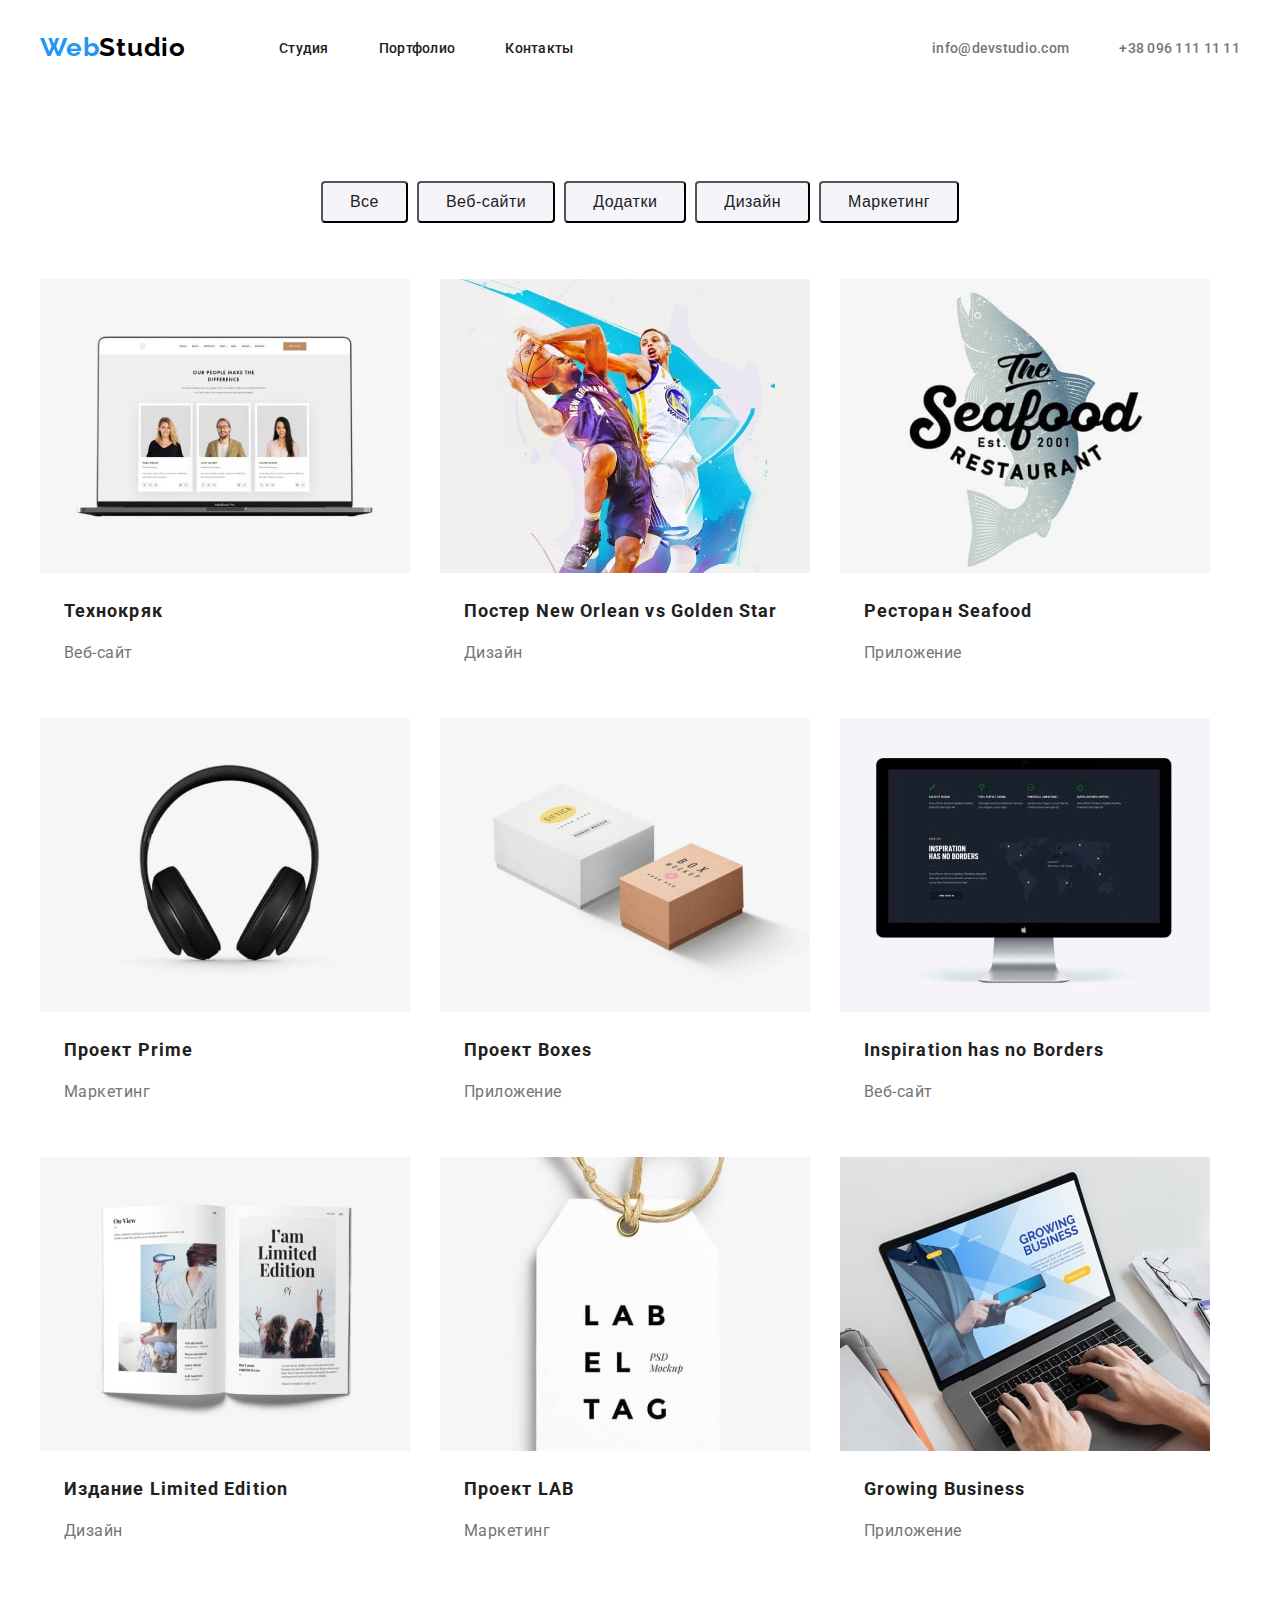
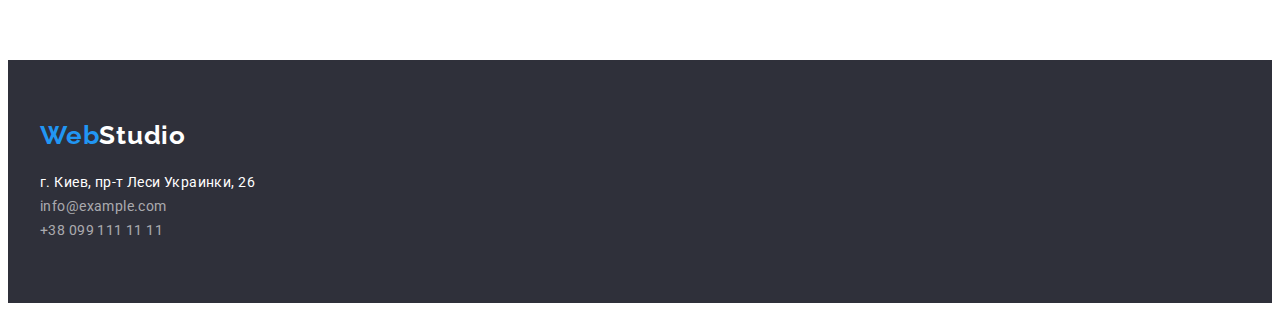
==== commit 972b1899: "End lesson3" ====
--- a/portfolio.html
+++ b/portfolio.html
@@ -95,7 +95,7 @@
               <button type="button" class="filter-btn">Все</button>
             </li>
             <li class="filter-item">
-              <button type="button" class="filter-btn">Веб-сайты</button>
+              <button type="button" class="filter-btn">Веб-сайти</button>
             </li>
             <li class="filter-item">
               <button type="button" class="filter-btn">Додатки</button>
--- a/css/styles.css
+++ b/css/styles.css
@@ -353,11 +353,16 @@
   display: flex;
   flex-wrap: wrap;
   margin-top: 56px;
+  gap: 30px;
+  
 }
 
 .product-item {
+  width: calc((100%-70px)/3);
   padding-bottom: 20px;
-  outline: 2px solid red;
+  /*outline: 2px solid red;*/
+  /*border: 1px solid #EEEEEE;*/
+  
 }
 .product-name {
   font-weight: 700;
@@ -365,7 +370,7 @@
   line-height: 2;
   letter-spacing: 0.06em;
   color: var(--main-text-color);
-  width: 322px;
+  /*width: 322px;*/
   margin-top: 20px;
   margin-bottom: 9px;
   margin-left: 24px;
@@ -376,6 +381,6 @@
   line-height: 1.88;
   letter-spacing: 0.03em;
   color: var(--second-text-color);
-  width: 322px;
+  /*width: 322px;*/
   margin-left: 24px;
 }
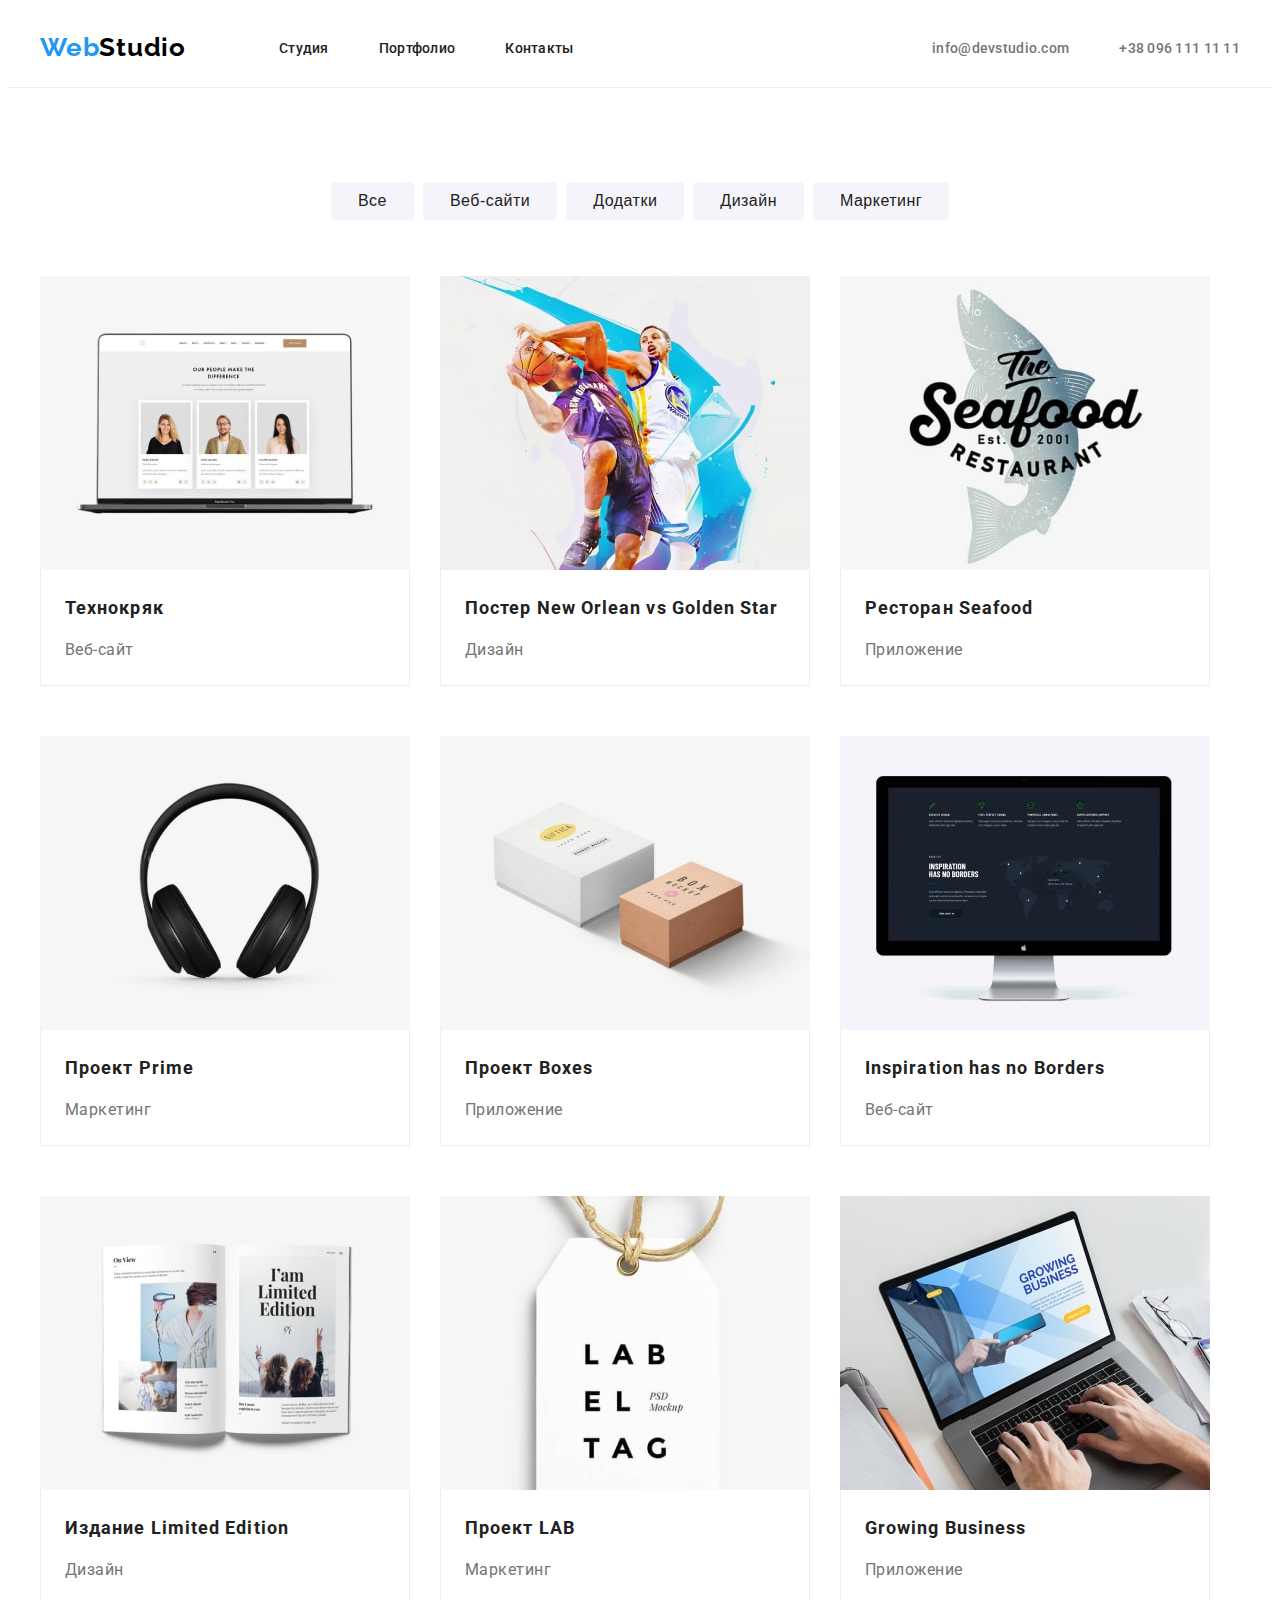
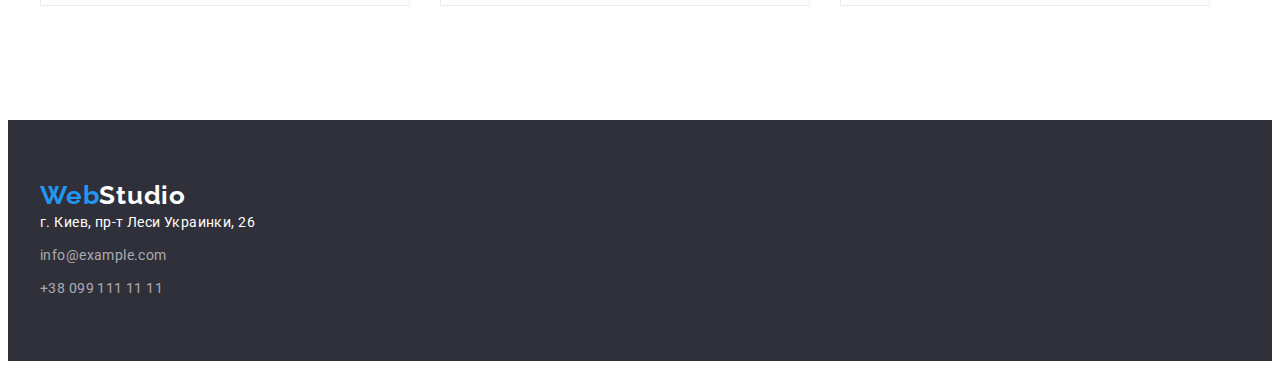
==== commit b86dd57f: "lesson3 the end" ====
--- a/portfolio.html
+++ b/portfolio.html
@@ -32,13 +32,14 @@
   <body>
     <header class="header">
       <div class="container header-container">
-        <a
-          href="https://i.imgur.com/JCCB1OW.png"
-          lang="en"
-          class="header-link-log link"
-          ><span>Web</span>Studio</a
-        >
         <nav class="header-nav">
+          <a
+            href="https://i.imgur.com/JCCB1OW.png"
+            lang="en"
+            class="header-link-log link"
+            ><span>Web</span>Studio</a
+          >
+
           <ul class="header-list list">
             <li class="header-item">
               <a
@@ -116,8 +117,10 @@
                 width="370"
                 class="product-img"
               />
-              <h3 class="product-name">Технокряк</h3>
-              <p class="product-specialization">Веб-сайт</p>
+              <div class="product">
+                <h3 class="product-name">Технокряк</h3>
+                <p class="product-specialization">Веб-сайт</p>
+              </div>
             </li>
             <li class="product-item">
               <img
@@ -126,8 +129,10 @@
                 width="370"
                 class="product-img"
               />
-              <h3 class="product-name">Постер New Orlean vs Golden Star</h3>
-              <p class="product-specialization">Дизайн</p>
+              <div class="product">
+                <h3 class="product-name">Постер New Orlean vs Golden Star</h3>
+                <p class="product-specialization">Дизайн</p>
+              </div>
             </li>
             <li class="product-item">
               <img
@@ -136,8 +141,11 @@
                 width="370"
                 class="product-img"
               />
-              <h3 class="product-name">Ресторан Seafood</h3>
-              <p class="product-specialization">Приложение</p>
+
+              <div class="product">
+                <h3 class="product-name">Ресторан Seafood</h3>
+                <p class="product-specialization">Приложение</p>
+              </div>
             </li>
             <li class="product-item">
               <img
@@ -146,8 +154,10 @@
                 width="370"
                 class="product-img"
               />
-              <h3 class="product-name">Проект Prime</h3>
-              <p class="product-specialization">Маркетинг</p>
+              <div class="product">
+                <h3 class="product-name">Проект Prime</h3>
+                <p class="product-specialization">Маркетинг</p>
+              </div>
             </li>
             <li class="product-item">
               <img
@@ -156,8 +166,10 @@
                 width="370"
                 class="product-img"
               />
-              <h3 class="product-name">Проект Boxes</h3>
-              <p class="product-specialization">Приложение</p>
+              <div class="product">
+                <h3 class="product-name">Проект Boxes</h3>
+                <p class="product-specialization">Приложение</p>
+              </div>
             </li>
             <li class="product-item">
               <img
@@ -166,8 +178,10 @@
                 width="370"
                 class="product-img"
               />
-              <h3 class="product-name">Inspiration has no Borders</h3>
-              <p class="product-specialization">Веб-сайт</p>
+              <div class="product">
+                <h3 class="product-name">Inspiration has no Borders</h3>
+                <p class="product-specialization">Веб-сайт</p>
+              </div>
             </li>
             <li class="product-item">
               <img
@@ -176,8 +190,10 @@
                 width="370"
                 class="product-img"
               />
-              <h3 class="product-name">Издание Limited Edition</h3>
-              <p class="product-specialization">Дизайн</p>
+              <div class="product">
+                <h3 class="product-name">Издание Limited Edition</h3>
+                <p class="product-specialization">Дизайн</p>
+              </div>
             </li>
             <li class="product-item">
               <img
@@ -186,8 +202,10 @@
                 width="370"
                 class="product-img"
               />
-              <h3 class="product-name">Проект LAB</h3>
-              <p class="product-specialization">Маркетинг</p>
+              <div class="product">
+                <h3 class="product-name">Проект LAB</h3>
+                <p class="product-specialization">Маркетинг</p>
+              </div>
             </li>
             <li class="product-item">
               <img
@@ -196,8 +214,10 @@
                 width="370"
                 class="product-img"
               />
-              <h3 class="product-name">Growing Business</h3>
-              <p class="product-specialization">Приложение</p>
+              <div class="product">
+                <h3 class="product-name">Growing Business</h3>
+                <p class="product-specialization">Приложение</p>
+              </div>
             </li>
           </ul>
         </div>
--- a/css/styles.css
+++ b/css/styles.css
@@ -72,25 +72,29 @@
   background-color: white;
   padding-top: 24px;
   padding-bottom: 24px;
-  }
-  .header-container{
-    display: flex;
-    align-items: center;
-
-  }
-  .header-list{
-    display: flex;
-  }
-  .heade-list{
-    display: flex;
-    margin-left: auto;
-  }
-  .header-item:not(:last-child){
-    margin-right: 50px;
-  }
-  .heade-item:not(:last-child){
-    margin-right: 50px;
-  }
+  border-bottom: 1px solid #ececec;
+}
+.header-container {
+  display: flex;
+  align-items: center;
+}
+.header-nav {
+  display: flex;
+  align-items: center;
+}
+.header-list {
+  display: flex;
+}
+.heade-list {
+  display: flex;
+  margin-left: auto;
+}
+.header-item:not(:last-child) {
+  margin-right: 50px;
+}
+.heade-item:not(:last-child) {
+  margin-right: 50px;
+}
 .header-link-log {
   margin-right: 93px;
 
@@ -131,20 +135,21 @@
 .slogan {
   background-color: #2f303a;
   padding-top: 200px;
-  padding-bottom: 210px;
+  padding-bottom: 200px;
   /*padding: 200px 455px 210px 455px;*/
 }
 .slogan-text {
   font-weight: 900;
   font-size: 44px;
   line-height: 1.36;
-  
+
   letter-spacing: 0.06em;
   text-transform: uppercase;
   color: #ffffff;
   max-width: 626px;
-  /*height: 120px;*/
-  margin: 0 auto;*
+  margin-left: auto;
+  margin-right: auto;
+  margin-bottom: 30px;
 }
 .slogan-btn {
   background: var(--second-btn-color);
@@ -158,7 +163,6 @@
   margin: 0 auto;
   width: 216px;
   height: 50px;
-  margin-top: 30px;
 }
 .slogan-btn:hover {
   /*background: #b808fa;*/
@@ -168,23 +172,23 @@
 /* --------------FEATURES ------------*/
 .features {
   padding-top: 94px;
-  padding-bottom: 118px;
-}
-.features-list{
-  display: flex;
-}
-
-.features-item{
+  padding-bottom: 94px;
+}
+.features-list {
+  display: flex;
+}
+
+.features-item {
   width: 270px;
 }
 .features-item:not(:last-child) {
-  margin-right: 30px; 
-}
-.features-item:first-child{
-margin-left: auto;
-}
-.features-item:last-child{
-margin-right: auto;
+  margin-right: 30px;
+}
+.features-item:first-child {
+  margin-left: auto;
+}
+.features-item:last-child {
+  margin-right: auto;
 }
 .features-title {
   font-weight: 700;
@@ -193,6 +197,7 @@
   letter-spacing: 0.03em;
   text-transform: uppercase;
   color: var(--main-text-color);
+  margin-bottom: 10px;
 }
 .features-text {
   font-weight: 400;
@@ -200,8 +205,6 @@
   line-height: 1.71;
   letter-spacing: 0.03em;
   color: var(--second-text-color);
-  /*width: 270px;*/
-  margin-top: 10px;
 }
 /* --------------PROMO ------------*/
 .promo {
@@ -217,9 +220,13 @@
   color: var(--main-text-color);
   margin-bottom: 50px;
 }
-.promo-list{
+.promo-list {
   display: flex;
   justify-content: space-between;
+}
+.promo-img {
+  max-width: 100%;
+  height: auto;
 }
 /* --------------INFO ------------*/
 .info {
@@ -236,7 +243,7 @@
   color: var(--main-text-color);
   margin-bottom: 50px;
 }
-.info-list{
+.info-list {
   display: flex;
   justify-content: space-between;
 }
@@ -244,7 +251,10 @@
   text-align: center;
   width: 270px;
   background: #ffffff;
-  padding-bottom: 30px;
+}
+.info-img {
+  max-width: 100%;
+  height: auto;
 }
 .info-name {
   font-weight: 500;
@@ -253,7 +263,7 @@
   /*text-align: center;*/
   letter-spacing: 0.03em;
   color: var(--main-text-color);
-  margin-top: 30px;
+  padding-top: 30px;
   margin-bottom: 10px;
   /*width: 270px;*/
 }
@@ -264,6 +274,7 @@
   line-height: 1.19;
   letter-spacing: 0.03em;
   color: var(--second-text-color);
+  padding-bottom: 30px;
 }
 /* --------------FOUTER ------------*/
 
@@ -278,16 +289,18 @@
   line-height: 1.19;
   letter-spacing: 0.03em;
   color: #ffffff;
+  margin-bottom: 20px;
 }
 
 .footer-log span {
   color: #2196f3;
 }
-.footer-address {
-  margin-top: 20px;
-}
+
+.footer-item:not(:last-child) {
+  margin-bottom: 9px;
+}
+
 .footer-link-address {
-  /*font-style: normal;*/
   font-weight: 400;
   font-size: 14px;
   line-height: 1.71;
@@ -301,7 +314,6 @@
   line-height: 1.71;
   letter-spacing: 0.03em;
   color: rgba(255, 255, 255, 0.6);
-  margin-top: 9px;
 }
 
 .footer-link-address:hover,
@@ -317,22 +329,18 @@
 /* --------------FILTER ------------*/
 .filter {
   padding: 94px 0px;
-
-  
-}
-.filter-list{
+}
+.filter-list {
   display: flex;
   justify-content: center;
-  }
-  
-
-  .filter-item:not(:last-child){
-    margin-right: 9px;
-    
-      }
+  margin-bottom: 56px;
+}
+
+.filter-item:not(:last-child) {
+  margin-right: 9px;
+}
 .filter-btn {
   padding: 6px 27px;
-  
 
   font-weight: 500;
   font-size: 16px;
@@ -341,6 +349,7 @@
   color: var(--main-text-color);
   background: #f5f4fa;
   border-radius: 4px;
+  border: transparent;
   /*cursor: pointer;*/
 }
 .filter-btn:hover {
@@ -352,18 +361,31 @@
 .product-list {
   display: flex;
   flex-wrap: wrap;
-  margin-top: 56px;
+
   gap: 30px;
-  
 }
 
 .product-item {
-  width: calc((100%-70px)/3);
+  /*width: calc((100%-60px) / 3);*/
+  width: 370px;
   padding-bottom: 20px;
   /*outline: 2px solid red;*/
   /*border: 1px solid #EEEEEE;*/
-  
-}
+}
+.product {
+  padding-top: 20px;
+  padding-bottom: 20px;
+  padding-left: 24px;
+  padding-right: auto;
+  border-left: 1px solid #eeeeee;
+  border-right: 1px solid #eeeeee;
+  border-bottom: 1px solid #eeeeee;
+}
+.product-img {
+  max-width: 100%;
+  height: auto;
+}
+
 .product-name {
   font-weight: 700;
   font-size: 18px;
@@ -371,9 +393,8 @@
   letter-spacing: 0.06em;
   color: var(--main-text-color);
   /*width: 322px;*/
-  margin-top: 20px;
+
   margin-bottom: 9px;
-  margin-left: 24px;
 }
 .product-specialization {
   font-weight: 400;
@@ -382,5 +403,4 @@
   letter-spacing: 0.03em;
   color: var(--second-text-color);
   /*width: 322px;*/
-  margin-left: 24px;
-}
+}
